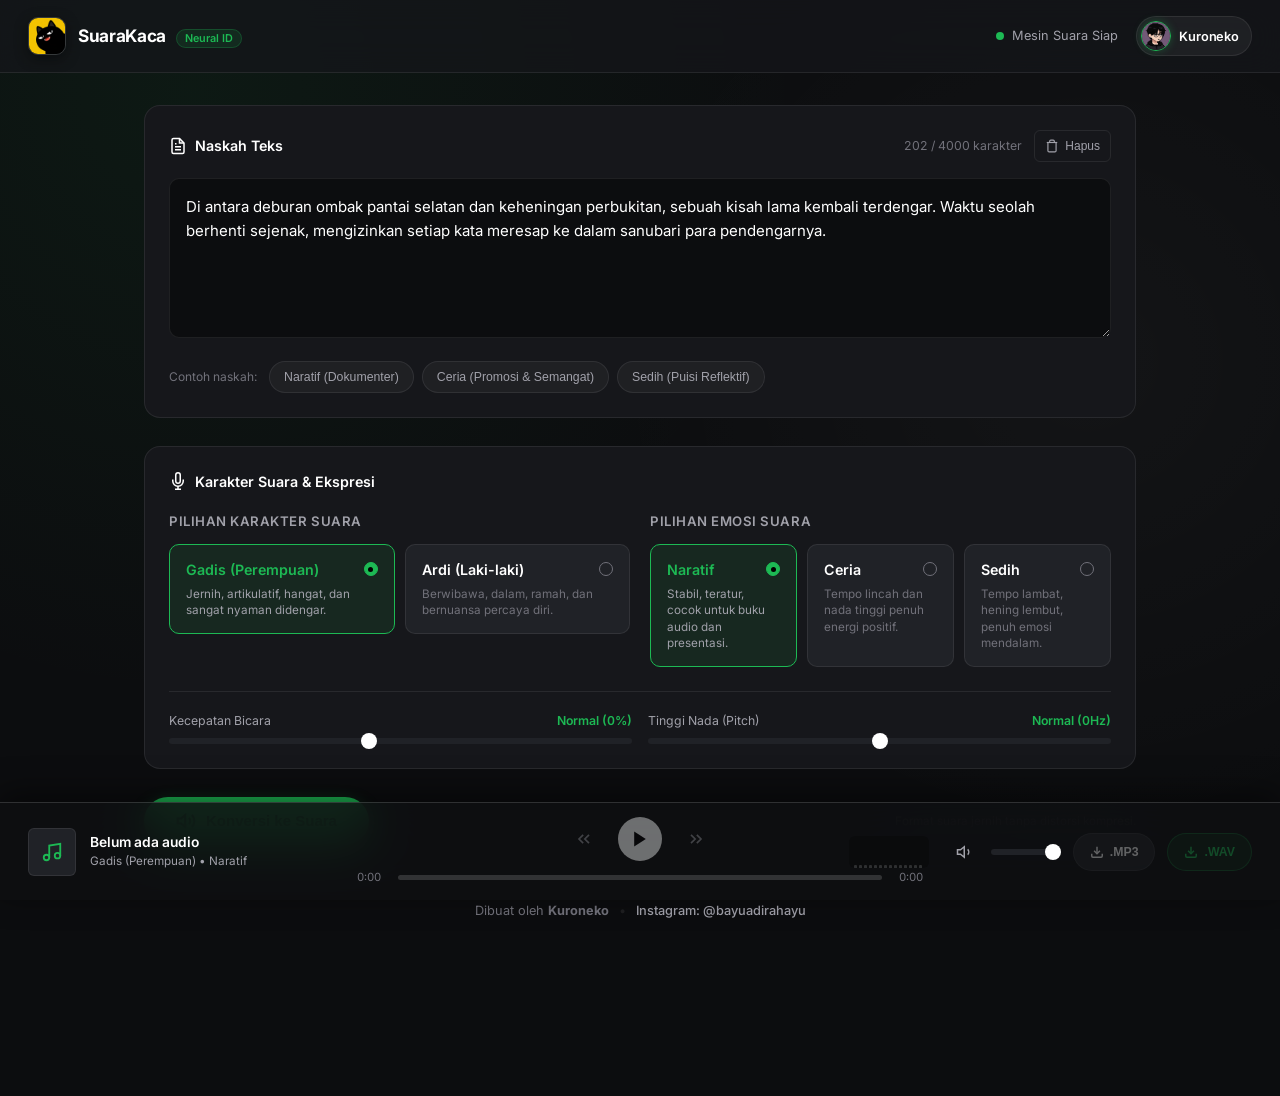
==== public/index.html @ 46cfd09c "feat: initial commit SuaraKaca Spotify Liquid Glass TTS" ====
<!DOCTYPE html>
<html lang="id">

<head>
  <meta charset="UTF-8">
  <meta name="viewport" content="width=device-width, initial-scale=1.0">
  <title>SuaraKaca - Text to Speech Bahasa Indonesia</title>
  <link rel="icon" type="image/png" href="/static/images/icon.png">
  <link rel="apple-touch-icon" href="/static/images/icon.png">
  <link rel="stylesheet" href="/static/css/style.css">
  <link rel="preconnect" href="https://fonts.googleapis.com">
  <link rel="preconnect" href="https://fonts.gstatic.com" crossorigin>
  <link href="https://fonts.googleapis.com/css2?family=Inter:wght@400;500;600;700&display=swap" rel="stylesheet">
</head>

<body>

  <!-- App Header -->
  <header class="app-header">
    <div class="brand-wrapper">
      <img src="/static/images/icon.png" alt="Logo SuaraKaca" class="brand-logo-img">
      <div>
        <span class="brand-title">SuaraKaca</span>
        <span class="brand-badge">Neural ID</span>
      </div>
    </div>

    <div class="header-right">
      <div class="header-status">
        <span class="status-indicator" aria-hidden="true"></span>
        <span class="status-text">Mesin Suara Siap</span>
      </div>

      <!-- Profile Button in Navigation Bar -->
      <button id="profileBtn" class="profile-nav-btn" aria-label="Buka profil pembuat Kuroneko" aria-haspopup="dialog">
        <img src="/static/images/iconprofilesaya.png" alt="Foto Kuroneko" class="nav-avatar">
        <span class="nav-profile-name">Kuroneko</span>
      </button>
    </div>
  </header>

  <!-- Profile Modal Dialog (Liquid Glass) -->
  <div id="profileModal" class="modal-backdrop" role="dialog" aria-modal="true" aria-labelledby="modalProfileTitle"
    style="display: none;">
    <div class="modal-glass-card">
      <button id="closeProfileModal" class="modal-close-btn" aria-label="Tutup jendela profil">
        <svg width="20" height="20" viewBox="0 0 24 24" fill="none" stroke="currentColor" stroke-width="2">
          <line x1="18" y1="6" x2="6" y2="18"></line>
          <line x1="6" y1="6" x2="18" y2="18"></line>
        </svg>
      </button>

      <div class="profile-hero">
        <div class="profile-avatar-wrapper">
          <img src="/static/images/iconprofilesaya.png" alt="Foto Profil Kuroneko" class="profile-avatar-large">
          <span class="profile-online-badge" title="Online" aria-hidden="true"></span>
        </div>
        <h3 id="modalProfileTitle" class="profile-name">Kuroneko</h3>
        <span class="profile-badge">Created by Kuroneko</span>
        <p class="profile-bio">
          Pengembang aplikasi SuaraKaca. Dibuat dengan dedikasi untuk Text to Speech bahasa Indonesia yang jernih.
        </p>
      </div>

      <div class="profile-links">
        <a href="https://instagram.com/bayuadirahayu" target="_blank" rel="noopener noreferrer"
          class="social-link-btn instagram-btn" aria-label="Buka Instagram @bayuadirahayu di tab baru">
          <svg width="18" height="18" viewBox="0 0 24 24" fill="currentColor" aria-hidden="true">
            <path
              d="M12 2.163c3.204 0 3.584.012 4.85.07 3.252.148 4.771 1.691 4.919 4.919.058 1.265.069 1.645.069 4.849 0 3.205-.012 3.584-.069 4.849-.149 3.225-1.664 4.771-4.919 4.919-1.266.058-1.644.07-4.85.07-3.204 0-3.584-.012-4.849-.07-3.26-.149-4.771-1.699-4.919-4.92-.058-1.265-.07-1.644-.07-4.849 0-3.204.013-3.583.07-4.849.149-3.227 1.664-4.771 4.919-4.919 1.266-.057 1.645-.069 4.849-.069zm0-2.163c-3.259 0-3.667.014-4.947.072-4.358.2-6.78 2.618-6.98 6.98-.059 1.281-.073 1.689-.073 4.948 0 3.259.014 3.668.072 4.948.2 4.358 2.618 6.78 6.98 6.98 1.281.058 1.689.072 4.948.072 3.259 0 3.668-.014 4.948-.072 4.354-.2 6.782-2.618 6.979-6.98.059-1.28.073-1.689.073-4.948 0-3.259-.014-3.667-.072-4.947-.196-4.354-2.617-6.78-6.979-6.98-1.281-.059-1.69-.073-4.949-.073zm0 5.838c-3.403 0-6.162 2.759-6.162 6.162s2.759 6.163 6.162 6.163 6.162-2.759 6.162-6.163c0-3.403-2.759-6.162-6.162-6.162zm0 10.162c-2.209 0-4-1.79-4-4 0-2.209 1.791-4 4-4s4 1.791 4 4c0 2.21-1.791 4-4 4zm6.406-11.845c-.796 0-1.441.645-1.441 1.44s.645 1.44 1.441 1.44c.795 0 1.439-.645 1.439-1.44s-.644-1.44-1.439-1.44z" />
          </svg>
          <span>Instagram: @bayuadirahayu</span>
          <svg width="14" height="14" viewBox="0 0 24 24" fill="none" stroke="currentColor" stroke-width="2"
            class="external-icon" aria-hidden="true">
            <path d="M18 13v6a2 2 0 0 1-2 2H5a2 2 0 0 1-2-2V8a2 2 0 0 1 2-2h6"></path>
            <polyline points="15 3 21 3 21 9"></polyline>
            <line x1="10" y1="14" x2="21" y2="3"></line>
          </svg>
        </a>
      </div>
    </div>
  </div>

  <!-- Main Content -->
  <main class="main-container">

    <!-- Error Toast -->
    <div id="errorToast" class="error-toast" role="alert">
      <span id="errorMessage">Terjadi kesalahan pada sistem.</span>
      <button id="errorCloseBtn" class="error-close" aria-label="Tutup pesan kesalahan">
        <svg width="16" height="16" viewBox="0 0 24 24" fill="none" stroke="currentColor" stroke-width="2">
          <line x1="18" y1="6" x2="6" y2="18"></line>
          <line x1="6" y1="6" x2="18" y2="18"></line>
        </svg>
      </button>
    </div>

    <!-- Text Input Panel -->
    <section class="glass-panel editor-section" aria-labelledby="editorHeading">
      <div class="editor-header">
        <h2 id="editorHeading" class="section-label">
          <svg width="18" height="18" viewBox="0 0 24 24" fill="none" stroke="currentColor" stroke-width="2">
            <path d="M14 2H6a2 2 0 0 0-2 2v16a2 2 0 0 0 2 2h12a2 2 0 0 0 2-2V8z"></path>
            <polyline points="14 2 14 8 20 8"></polyline>
            <line x1="16" y1="13" x2="8" y2="13"></line>
            <line x1="16" y1="17" x2="8" y2="17"></line>
            <polyline points="10 9 9 9 8 9"></polyline>
          </svg>
          Naskah Teks
        </h2>
        <div class="editor-actions">
          <span id="charCounter" class="char-counter">0 / 4000 karakter</span>
          <button id="clearTextBtn" class="btn-ghost-sm" aria-label="Bersihkan teks">
            <svg width="14" height="14" viewBox="0 0 24 24" fill="none" stroke="currentColor" stroke-width="2">
              <polyline points="3 6 5 6 21 6"></polyline>
              <path d="M19 6v14a2 2 0 0 1-2 2H7a2 2 0 0 1-2-2V6m3 0V4a2 2 0 0 1 2-2h4a2 2 0 0 1 2 2v2"></path>
            </svg>
            Hapus
          </button>
        </div>
      </div>

      <div class="text-input-wrapper">
        <textarea id="speechText" class="speech-textarea"
          placeholder="Tulis atau tempel teks bahasa Indonesia di sini. Pilih karakter suara dan emosi di bawah, lalu tekan tombol Konversi untuk mendengarkan..."
          maxlength="4000" rows="5"></textarea>
      </div>

      <!-- Quick Preset Examples -->
      <div class="presets-bar">
        <span class="presets-label">Contoh naskah:</span>
        <button type="button" class="chip-btn" data-preset="naratif">
          Naratif (Dokumenter)
        </button>
        <button type="button" class="chip-btn" data-preset="ceria">
          Ceria (Promosi & Semangat)
        </button>
        <button type="button" class="chip-btn" data-preset="sedih">
          Sedih (Puisi Reflektif)
        </button>
      </div>
    </section>

    <!-- Voice & Emotion Configuration -->
    <section class="glass-panel" aria-labelledby="configHeading">
      <h2 id="configHeading" class="section-label" style="margin-bottom: 20px;">
        <svg width="18" height="18" viewBox="0 0 24 24" fill="none" stroke="currentColor" stroke-width="2">
          <path d="M12 1a3 3 0 0 0-3 3v8a3 3 0 0 0 6 0V4a3 3 0 0 0-3-3z"></path>
          <path d="M19 10v2a7 7 0 0 1-14 0v-2"></path>
          <line x1="12" y1="19" x2="12" y2="23"></line>
          <line x1="8" y1="23" x2="16" y2="23"></line>
        </svg>
        Karakter Suara & Ekspresi
      </h2>

      <div class="controls-grid">
        <!-- Voice Choice (Gender) -->
        <div class="control-group">
          <span class="group-title">Pilihan Karakter Suara</span>
          <div class="selector-row" role="radiogroup" aria-label="Pilihan Karakter Suara">
            <!-- Gadis (Female) -->
            <div class="selectable-card active" data-voice="id-ID-GadisNeural" tabindex="0" role="radio"
              aria-checked="true">
              <div class="card-title-row">
                <span class="card-title">Gadis (Perempuan)</span>
                <span class="radio-dot" aria-hidden="true"></span>
              </div>
              <p class="card-desc">Jernih, artikulatif, hangat, dan sangat nyaman didengar.</p>
            </div>
            <!-- Ardi (Male) -->
            <div class="selectable-card" data-voice="id-ID-ArdiNeural" tabindex="0" role="radio" aria-checked="false">
              <div class="card-title-row">
                <span class="card-title">Ardi (Laki-laki)</span>
                <span class="radio-dot" aria-hidden="true"></span>
              </div>
              <p class="card-desc">Berwibawa, dalam, ramah, dan bernuansa percaya diri.</p>
            </div>
          </div>
        </div>

        <!-- Tone / Emotion Choice -->
        <div class="control-group">
          <span class="group-title">Pilihan Emosi Suara</span>
          <div class="selector-row" role="radiogroup" aria-label="Pilihan Emosi Suara">
            <!-- Naratif -->
            <div class="selectable-card active" data-tone="naratif" tabindex="0" role="radio" aria-checked="true">
              <div class="card-title-row">
                <span class="card-title">Naratif</span>
                <span class="radio-dot" aria-hidden="true"></span>
              </div>
              <p class="card-desc">Stabil, teratur, cocok untuk buku audio dan presentasi.</p>
            </div>
            <!-- Ceria -->
            <div class="selectable-card" data-tone="ceria" tabindex="0" role="radio" aria-checked="false">
              <div class="card-title-row">
                <span class="card-title">Ceria</span>
                <span class="radio-dot" aria-hidden="true"></span>
              </div>
              <p class="card-desc">Tempo lincah dan nada tinggi penuh energi positif.</p>
            </div>
            <!-- Sedih -->
            <div class="selectable-card" data-tone="sedih" tabindex="0" role="radio" aria-checked="false">
              <div class="card-title-row">
                <span class="card-title">Sedih</span>
                <span class="radio-dot" aria-hidden="true"></span>
              </div>
              <p class="card-desc">Tempo lambat, hening lembut, penuh emosi mendalam.</p>
            </div>
          </div>
        </div>
      </div>

      <!-- Fine-tune Sliders -->
      <div class="sliders-wrapper"
        style="margin-top: 24px; border-top: 1px solid var(--border-subtle); padding-top: 20px;">
        <div class="slider-item">
          <div class="slider-label-row">
            <label for="rateSlider" class="slider-name">Kecepatan Bicara</label>
            <span id="rateValue" class="slider-value">Normal (0%)</span>
          </div>
          <input type="range" id="rateSlider" min="-30" max="40" value="0" step="5">
        </div>
        <div class="slider-item">
          <div class="slider-label-row">
            <label for="pitchSlider" class="slider-name">Tinggi Nada (Pitch)</label>
            <span id="pitchValue" class="slider-value">Normal (0Hz)</span>
          </div>
          <input type="range" id="pitchSlider" min="-20" max="20" value="0" step="2">
        </div>
      </div>
    </section>

    <!-- Generate Action -->
    <div class="action-bar">
      <button id="generateBtn" class="btn-primary-generate" type="button">
        <svg id="generateIcon" width="20" height="20" viewBox="0 0 24 24" fill="none" stroke="currentColor"
          stroke-width="2.5">
          <polygon points="11 5 6 9 2 9 2 15 6 15 11 19 11 5"></polygon>
          <path d="M15.54 8.46a5 5 0 0 1 0 7.07"></path>
          <path d="M19.07 4.93a10 10 0 0 1 0 14.14"></path>
        </svg>
        <svg id="loadingSpinner" class="loading-circle" width="20" height="20" viewBox="0 0 24 24" fill="none"
          style="display: none;" aria-hidden="true">
          <circle cx="12" cy="12" r="9.5" stroke="currentColor" stroke-width="3" opacity="0.25"></circle>
          <path d="M12 2.5a9.5 9.5 0 0 1 9.5 9.5" stroke="currentColor" stroke-width="3" stroke-linecap="round"></path>
        </svg>
        <span id="generateBtnText">Konversi ke Suara</span>
      </button>
      <span class="card-desc">Format suara jernih tanpa distorsi kompresi.</span>
    </div>

    <!-- Creator Credits Footer -->
    <div class="app-credit-footer">
      <span>Dibuat oleh <strong>Kuroneko</strong></span>
      <span class="credit-divider">•</span>
      <a href="https://instagram.com/bayuadirahayu" target="_blank" rel="noopener noreferrer" class="credit-link">
        Instagram: @bayuadirahayu
      </a>
    </div>

  </main>

  <!-- Sticky Spotify Bottom Player Dock (Liquid Glass) -->
  <footer class="spotify-dock" id="playerDock" aria-label="Pemutar Suara Preview">
    <!-- Left: Track Metadata -->
    <div class="dock-track-info">
      <div class="track-avatar" id="playerAvatar" aria-hidden="true">
        <svg width="22" height="22" viewBox="0 0 24 24" fill="none" stroke="currentColor" stroke-width="2">
          <path d="M9 18V5l12-2v13"></path>
          <circle cx="6" cy="18" r="3"></circle>
          <circle cx="18" cy="16" r="3"></circle>
        </svg>
      </div>
      <div class="track-meta">
        <span class="track-title" id="playerTitle">Belum ada audio</span>
        <span class="track-subtitle" id="playerSubtitle">Gadis (Perempuan) • Naratif</span>
      </div>
    </div>

    <!-- Center: Playback Controls & Scrubber -->
    <div class="dock-playback">
      <div class="playback-buttons">
        <button id="rewindBtn" class="btn-ctrl" aria-label="Mundur 5 detik" disabled>
          <svg width="20" height="20" viewBox="0 0 24 24" fill="none" stroke="currentColor" stroke-width="2">
            <polyline points="11 17 6 12 11 7"></polyline>
            <polyline points="18 17 13 12 18 7"></polyline>
          </svg>
        </button>

        <button id="playPauseBtn" class="btn-play-pause" aria-label="Putar audio" disabled>
          <svg id="playIcon" width="20" height="20" viewBox="0 0 24 24" fill="currentColor">
            <polygon points="5 3 19 12 5 21 5 3"></polygon>
          </svg>
          <svg id="pauseIcon" width="20" height="20" viewBox="0 0 24 24" fill="currentColor" style="display: none;">
            <rect x="6" y="4" width="4" height="16"></rect>
            <rect x="14" y="4" width="4" height="16"></rect>
          </svg>
        </button>

        <button id="forwardBtn" class="btn-ctrl" aria-label="Maju 5 detik" disabled>
          <svg width="20" height="20" viewBox="0 0 24 24" fill="none" stroke="currentColor" stroke-width="2">
            <polyline points="13 17 18 12 13 7"></polyline>
            <polyline points="6 17 11 12 6 7"></polyline>
          </svg>
        </button>
      </div>

      <div class="scrubber-row">
        <span id="currentTime" class="time-text">0:00</span>
        <div id="progressTrack" class="progress-track" role="slider" aria-label="Progres pemutaran" aria-valuemin="0"
          aria-valuemax="100" aria-valuenow="0" tabindex="0">
          <div id="progressFill" class="progress-fill">
            <div class="progress-handle"></div>
          </div>
        </div>
        <span id="durationTime" class="time-text">0:00</span>
      </div>
    </div>

    <!-- Right: Visualizer Spectrum & Dual Downloads -->
    <div class="dock-actions">
      <canvas id="visualizerCanvas" class="visualizer-canvas" width="80" height="32" aria-hidden="true"></canvas>

      <div class="volume-group">
        <button id="muteBtn" class="btn-ctrl" aria-label="Bisukan suara">
          <svg id="volumeIcon" width="18" height="18" viewBox="0 0 24 24" fill="none" stroke="currentColor"
            stroke-width="2">
            <polygon points="11 5 6 9 2 9 2 15 6 15 11 19 11 5"></polygon>
            <path d="M15.54 8.46a5 5 0 0 1 0 7.07"></path>
          </svg>
        </button>
        <input type="range" id="volumeSlider" class="volume-slider" min="0" max="1" step="0.05" value="1"
          aria-label="Pengatur volume">
      </div>

      <button id="downloadMp3Btn" class="btn-download" aria-label="Unduh format MP3" disabled>
        <svg width="14" height="14" viewBox="0 0 24 24" fill="none" stroke="currentColor" stroke-width="2.5">
          <path d="M21 15v4a2 2 0 0 1-2 2H5a2 2 0 0 1-2-2v-4"></path>
          <polyline points="7 10 12 15 17 10"></polyline>
          <line x1="12" y1="15" x2="12" y2="3"></line>
        </svg>
        .MP3
      </button>

      <button id="downloadWavBtn" class="btn-download btn-download-wav" aria-label="Unduh format WAV" disabled>
        <svg width="14" height="14" viewBox="0 0 24 24" fill="none" stroke="currentColor" stroke-width="2.5">
          <path d="M21 15v4a2 2 0 0 1-2 2H5a2 2 0 0 1-2-2v-4"></path>
          <polyline points="7 10 12 15 17 10"></polyline>
          <line x1="12" y1="15" x2="12" y2="3"></line>
        </svg>
        .WAV
      </button>
    </div>
  </footer>

  <!-- Scripts -->
  <script src="/static/js/wav_encoder.js"></script>
  <script src="/static/js/app.js"></script>
</body>

</html>
---- static/css/style.css ----
/* ==========================================================================
   SuaraKaca - Spotify Liquid Glass Theme
   Designed following Antislop UI & Accessibility standards (WCAG AAA)
   ========================================================================== */

:root {
  /* Color Palette (R-29: 2-3 Core + 1 Accent) */
  --bg-base: #0c0d0f;
  --bg-surface: #16171b;
  --bg-surface-elevated: #202227;
  --bg-glass: rgba(22, 23, 27, 0.72);
  --bg-glass-heavy: rgba(14, 15, 18, 0.88);
  
  --border-subtle: rgba(255, 255, 255, 0.08);
  --border-glass: rgba(255, 255, 255, 0.14);
  --border-focus: #1db954;

  --text-primary: #ffffff;
  --text-secondary: #a1a1aa;
  --text-muted: #71717a;

  --spotify-green: #1db954;
  --spotify-green-hover: #1ed760;
  --spotify-green-active: #169c46;
  --spotify-green-glow: rgba(29, 185, 84, 0.28);

  --danger-bg: rgba(239, 68, 68, 0.15);
  --danger-border: rgba(239, 68, 68, 0.4);
  --danger-text: #fca5a5;

  /* Typography */
  --font-sans: 'Inter', -apple-system, BlinkMacSystemFont, 'Segoe UI', Roboto, Helvetica, Arial, sans-serif;
  
  /* Radii (R-11: Varied and deliberate) */
  --radius-sm: 6px;
  --radius-md: 10px;
  --radius-lg: 16px;
  --radius-full: 9999px;

  /* Transitions */
  --transition-fast: 140ms ease;
  --transition-normal: 220ms cubic-bezier(0.16, 1, 0.3, 1);
}

/* Base Reset */
*, *::before, *::after {
  box-sizing: border-box;
  margin: 0;
  padding: 0;
}

html, body {
  min-height: 100%;
  background-color: var(--bg-base);
  color: var(--text-primary);
  font-family: var(--font-sans);
  font-size: 15px;
  line-height: 1.5;
  -webkit-font-smoothing: antialiased;
  -moz-osx-font-smoothing: grayscale;
}

body {
  display: flex;
  flex-direction: column;
  padding-bottom: 120px; /* Space for sticky Spotify player dock */
  overflow-x: hidden;
  background-image: 
    radial-gradient(circle at 15% 10%, rgba(29, 185, 84, 0.07) 0%, transparent 45%),
    radial-gradient(circle at 85% 40%, rgba(255, 255, 255, 0.03) 0%, transparent 40%);
  background-attachment: fixed;
}

/* Accessibility: Visible Focus (R-32) */
:focus-visible {
  outline: 2px solid var(--border-focus);
  outline-offset: 2px;
}

/* App Header */
.app-header {
  position: sticky;
  top: 0;
  z-index: 40;
  display: flex;
  align-items: center;
  justify-content: space-between;
  padding: 16px 28px;
  background: var(--bg-glass);
  backdrop-filter: blur(16px);
  -webkit-backdrop-filter: blur(16px);
  border-bottom: 1px solid var(--border-subtle);
}

.brand-wrapper {
  display: flex;
  align-items: center;
  gap: 12px;
}

.brand-logo-img {
  width: 38px;
  height: 38px;
  border-radius: var(--radius-md);
  object-fit: cover;
  border: 1px solid rgba(255, 255, 255, 0.15);
  box-shadow: 0 4px 14px rgba(0, 0, 0, 0.4);
}

.brand-icon {
  width: 34px;
  height: 34px;
  border-radius: var(--radius-md);
  background: linear-gradient(135deg, #1db954, #12632e);
  display: flex;
  align-items: center;
  justify-content: center;
  color: #000;
  box-shadow: 0 4px 12px rgba(29, 185, 84, 0.25);
}

.brand-title {
  font-size: 1.15rem;
  font-weight: 700;
  letter-spacing: -0.02em;
  color: var(--text-primary);
}

.brand-badge {
  font-size: 0.72rem;
  font-weight: 600;
  color: var(--spotify-green);
  background: rgba(29, 185, 84, 0.12);
  padding: 2px 8px;
  border-radius: var(--radius-full);
  border: 1px solid rgba(29, 185, 84, 0.25);
  margin-left: 6px;
}

.header-right {
  display: flex;
  align-items: center;
  gap: 18px;
}

.header-status {
  font-size: 0.85rem;
  color: var(--text-secondary);
  display: flex;
  align-items: center;
  gap: 8px;
}

@media (max-width: 600px) {
  .header-status .status-text {
    display: none;
  }
}

.status-indicator {
  width: 8px;
  height: 8px;
  border-radius: 50%;
  background: var(--spotify-green);
}

/* Profile Navigation Button */
.profile-nav-btn {
  display: inline-flex;
  align-items: center;
  gap: 8px;
  background: rgba(255, 255, 255, 0.05);
  border: 1px solid var(--border-subtle);
  border-radius: var(--radius-full);
  padding: 4px 12px 4px 4px;
  cursor: pointer;
  color: var(--text-primary);
  font-family: inherit;
  font-size: 0.85rem;
  font-weight: 600;
  transition: all var(--transition-fast);
  min-height: 40px;
}

.profile-nav-btn:hover {
  background: rgba(255, 255, 255, 0.1);
  border-color: rgba(255, 255, 255, 0.25);
  transform: translateY(-1px);
}

.nav-avatar {
  width: 30px;
  height: 30px;
  border-radius: 50%;
  object-fit: cover;
  border: 1.5px solid var(--spotify-green);
  box-shadow: 0 0 8px rgba(29, 185, 84, 0.3);
}

.nav-profile-name {
  letter-spacing: -0.01em;
}

/* Profile Modal (Liquid Glass) */
.modal-backdrop {
  position: fixed;
  inset: 0;
  z-index: 100;
  background: rgba(0, 0, 0, 0.75);
  backdrop-filter: blur(12px);
  -webkit-backdrop-filter: blur(12px);
  display: flex;
  align-items: center;
  justify-content: center;
  padding: 20px;
  opacity: 0;
  pointer-events: none;
  transition: opacity var(--transition-normal);
}

.modal-backdrop.open {
  opacity: 1;
  pointer-events: auto;
}

.modal-glass-card {
  position: relative;
  width: 100%;
  max-width: 440px;
  background: rgba(22, 23, 27, 0.92);
  border: 1px solid var(--border-glass);
  border-radius: var(--radius-lg);
  padding: 36px 28px 30px 28px;
  box-shadow: 0 24px 60px rgba(0, 0, 0, 0.7);
  display: flex;
  flex-direction: column;
  gap: 20px;
  transform: scale(0.94);
  transition: transform var(--transition-normal);
}

.modal-backdrop.open .modal-glass-card {
  transform: scale(1);
}

.modal-close-btn {
  position: absolute;
  top: 14px;
  right: 14px;
  background: transparent;
  border: none;
  color: var(--text-muted);
  cursor: pointer;
  padding: 8px;
  border-radius: 50%;
  display: flex;
  align-items: center;
  justify-content: center;
  transition: all var(--transition-fast);
}

.modal-close-btn:hover {
  color: var(--text-primary);
  background: rgba(255, 255, 255, 0.08);
}

.profile-hero {
  display: flex;
  flex-direction: column;
  align-items: center;
  text-align: center;
  gap: 10px;
}

.profile-avatar-wrapper {
  position: relative;
  width: 88px;
  height: 88px;
  margin-bottom: 4px;
}

.profile-avatar-large {
  width: 100%;
  height: 100%;
  border-radius: 50%;
  object-fit: cover;
  border: 2px solid var(--spotify-green);
  box-shadow: 0 0 24px var(--spotify-green-glow);
}

.profile-online-badge {
  position: absolute;
  bottom: 2px;
  right: 2px;
  width: 16px;
  height: 16px;
  background: var(--spotify-green);
  border: 3px solid #16171b;
  border-radius: 50%;
}

.profile-name {
  font-size: 1.35rem;
  font-weight: 700;
  letter-spacing: -0.02em;
  color: var(--text-primary);
}

.profile-badge {
  font-size: 0.78rem;
  font-weight: 600;
  color: var(--spotify-green);
  background: rgba(29, 185, 84, 0.12);
  border: 1px solid rgba(29, 185, 84, 0.28);
  padding: 3px 14px;
  border-radius: var(--radius-full);
}

.profile-bio {
  font-size: 0.88rem;
  color: var(--text-secondary);
  line-height: 1.55;
  margin-top: 4px;
}

.profile-links {
  display: flex;
  flex-direction: column;
  gap: 10px;
  width: 100%;
}

.social-link-btn {
  display: flex;
  align-items: center;
  justify-content: center;
  gap: 10px;
  width: 100%;
  padding: 12px 20px;
  border-radius: var(--radius-full);
  font-size: 0.92rem;
  font-weight: 600;
  text-decoration: none;
  transition: all var(--transition-fast);
  min-height: 44px;
}

.instagram-btn {
  background: linear-gradient(135deg, rgba(225, 48, 108, 0.15), rgba(131, 58, 180, 0.15));
  border: 1px solid rgba(225, 48, 108, 0.35);
  color: #ff8ab1;
}

.instagram-btn:hover {
  background: linear-gradient(135deg, rgba(225, 48, 108, 0.25), rgba(131, 58, 180, 0.25));
  border-color: #ff8ab1;
  color: #ffffff;
  transform: translateY(-1px);
  box-shadow: 0 4px 16px rgba(225, 48, 108, 0.25);
}

.external-icon {
  opacity: 0.7;
}

/* Creator Credits Footer */
.app-credit-footer {
  margin-top: 28px;
  display: flex;
  align-items: center;
  justify-content: center;
  gap: 10px;
  font-size: 0.85rem;
  color: var(--text-muted);
  padding-bottom: 24px;
  flex-wrap: wrap;
}

.credit-divider {
  color: var(--border-subtle);
}

.credit-link {
  color: var(--text-secondary);
  text-decoration: none;
  font-weight: 500;
  transition: color var(--transition-fast);
}

.credit-link:hover {
  color: var(--spotify-green);
}

/* Main Layout */
.main-container {
  width: 100%;
  max-width: 1040px;
  margin: 0 auto;
  padding: 32px 24px;
  display: flex;
  flex-direction: column;
  gap: 28px;
}

/* Glass Card Container */
.glass-panel {
  background: var(--bg-surface);
  border: 1px solid var(--border-subtle);
  border-radius: var(--radius-lg);
  padding: 24px;
  transition: border-color var(--transition-normal);
}

.glass-panel:focus-within {
  border-color: rgba(255, 255, 255, 0.18);
}

/* Editor Section */
.editor-section {
  display: flex;
  flex-direction: column;
  gap: 16px;
}

.editor-header {
  display: flex;
  align-items: center;
  justify-content: space-between;
}

.section-label {
  font-size: 0.95rem;
  font-weight: 600;
  color: var(--text-primary);
  display: flex;
  align-items: center;
  gap: 8px;
}

.editor-actions {
  display: flex;
  align-items: center;
  gap: 12px;
}

.char-counter {
  font-size: 0.82rem;
  color: var(--text-muted);
}

.btn-ghost-sm {
  background: transparent;
  border: 1px solid var(--border-subtle);
  color: var(--text-secondary);
  border-radius: var(--radius-sm);
  padding: 5px 10px;
  font-size: 0.8rem;
  font-weight: 500;
  cursor: pointer;
  display: inline-flex;
  align-items: center;
  gap: 6px;
  min-height: 32px;
  transition: all var(--transition-fast);
}

.btn-ghost-sm:hover:not(:disabled) {
  color: var(--text-primary);
  background: rgba(255, 255, 255, 0.05);
  border-color: rgba(255, 255, 255, 0.2);
}

.btn-ghost-sm:disabled {
  opacity: 0.4;
  cursor: not-allowed;
}

/* Textarea with Custom Scrollbar */
.text-input-wrapper {
  position: relative;
  width: 100%;
}

.speech-textarea {
  width: 100%;
  min-height: 160px;
  padding: 16px;
  background: var(--bg-base);
  border: 1px solid var(--border-subtle);
  border-radius: var(--radius-md);
  color: var(--text-primary);
  font-family: inherit;
  font-size: 1rem;
  line-height: 1.6;
  resize: vertical;
  transition: border-color var(--transition-fast), box-shadow var(--transition-fast);
}

.speech-textarea::placeholder {
  color: var(--text-muted);
}

.speech-textarea:focus {
  outline: none;
  border-color: var(--spotify-green);
  box-shadow: 0 0 0 1px var(--spotify-green);
}

/* Preset Chips */
.presets-bar {
  display: flex;
  align-items: center;
  flex-wrap: wrap;
  gap: 8px;
}

.presets-label {
  font-size: 0.8rem;
  color: var(--text-muted);
  margin-right: 4px;
}

.chip-btn {
  background: rgba(255, 255, 255, 0.04);
  border: 1px solid var(--border-subtle);
  color: var(--text-secondary);
  border-radius: var(--radius-full);
  padding: 6px 14px;
  font-size: 0.82rem;
  cursor: pointer;
  transition: all var(--transition-fast);
  min-height: 32px;
}

.chip-btn:hover {
  background: rgba(255, 255, 255, 0.08);
  color: var(--text-primary);
  border-color: rgba(255, 255, 255, 0.2);
}

/* Control Matrix (Voice & Emotion) */
.controls-grid {
  display: grid;
  grid-template-columns: repeat(2, 1fr);
  gap: 20px;
}

@media (max-width: 768px) {
  .controls-grid {
    grid-template-columns: 1fr;
  }
}

.control-group {
  display: flex;
  flex-direction: column;
  gap: 12px;
}

.group-title {
  font-size: 0.88rem;
  font-weight: 600;
  color: var(--text-secondary);
  text-transform: uppercase;
  letter-spacing: 0.04em;
}

/* Selection Cards */
.selector-row {
  display: grid;
  grid-template-columns: repeat(auto-fit, minmax(130px, 1fr));
  gap: 10px;
}

.selectable-card {
  position: relative;
  background: var(--bg-surface-elevated);
  border: 1px solid var(--border-subtle);
  border-radius: var(--radius-md);
  padding: 14px 16px;
  cursor: pointer;
  display: flex;
  flex-direction: column;
  gap: 6px;
  transition: all var(--transition-fast);
  user-select: none;
  min-height: 44px; /* Minimum accessible tap target R-03 */
}

.selectable-card:hover {
  background: rgba(255, 255, 255, 0.06);
  border-color: rgba(255, 255, 255, 0.2);
}

.selectable-card.active {
  background: rgba(29, 185, 84, 0.1);
  border-color: var(--spotify-green);
}

.card-title-row {
  display: flex;
  align-items: center;
  justify-content: space-between;
}

.card-title {
  font-size: 0.95rem;
  font-weight: 600;
  color: var(--text-primary);
}

.selectable-card.active .card-title {
  color: var(--spotify-green);
}

.card-desc {
  font-size: 0.78rem;
  color: var(--text-muted);
  line-height: 1.4;
}

.selectable-card.active .card-desc {
  color: var(--text-secondary);
}

.radio-dot {
  width: 14px;
  height: 14px;
  border-radius: 50%;
  border: 1.5px solid var(--text-muted);
  display: flex;
  align-items: center;
  justify-content: center;
  transition: all var(--transition-fast);
}

.selectable-card.active .radio-dot {
  border-color: var(--spotify-green);
  background: var(--spotify-green);
}

.selectable-card.active .radio-dot::after {
  content: '';
  width: 5px;
  height: 5px;
  border-radius: 50%;
  background: #000;
}

/* Fine-tune Sliders */
.sliders-wrapper {
  display: grid;
  grid-template-columns: 1fr 1fr;
  gap: 16px;
  padding-top: 10px;
}

@media (max-width: 600px) {
  .sliders-wrapper {
    grid-template-columns: 1fr;
  }
}

.slider-item {
  display: flex;
  flex-direction: column;
  gap: 8px;
}

.slider-label-row {
  display: flex;
  justify-content: space-between;
  align-items: center;
  font-size: 0.82rem;
}

.slider-name {
  color: var(--text-secondary);
}

.slider-value {
  color: var(--spotify-green);
  font-weight: 600;
  font-variant-numeric: tabular-nums;
}

/* Custom Range Input */
input[type="range"] {
  -webkit-appearance: none;
  appearance: none;
  width: 100%;
  height: 6px;
  background: var(--bg-surface-elevated);
  border-radius: var(--radius-full);
  outline: none;
  cursor: pointer;
}

input[type="range"]::-webkit-slider-thumb {
  -webkit-appearance: none;
  appearance: none;
  width: 16px;
  height: 16px;
  border-radius: 50%;
  background: var(--text-primary);
  cursor: pointer;
  transition: transform var(--transition-fast), background-color var(--transition-fast);
}

input[type="range"]:hover::-webkit-slider-thumb {
  background: var(--spotify-green);
  transform: scale(1.15);
}

/* Primary Generation Action Bar */
.action-bar {
  display: flex;
  align-items: center;
  justify-content: space-between;
  gap: 16px;
  flex-wrap: wrap;
}

.btn-primary-generate {
  background: var(--spotify-green);
  color: #000000;
  border: none;
  border-radius: var(--radius-full);
  padding: 14px 32px;
  font-size: 1rem;
  font-weight: 700;
  cursor: pointer;
  display: inline-flex;
  align-items: center;
  justify-content: center;
  gap: 10px;
  min-height: 48px;
  transition: transform var(--transition-fast), background-color var(--transition-fast), box-shadow var(--transition-fast);
  box-shadow: 0 4px 16px var(--spotify-green-glow);
}

.btn-primary-generate:hover:not(:disabled) {
  background: var(--spotify-green-hover);
  transform: scale(1.02);
  box-shadow: 0 6px 20px rgba(29, 185, 84, 0.4);
}

.btn-primary-generate:active:not(:disabled) {
  background: var(--spotify-green-active);
  transform: scale(0.98);
}

.btn-primary-generate:disabled {
  opacity: 0.55;
  cursor: not-allowed;
  transform: none;
  box-shadow: none;
}

/* Error Banner */
.error-toast {
  display: none;
  background: var(--danger-bg);
  border: 1px solid var(--danger-border);
  color: var(--danger-text);
  padding: 12px 16px;
  border-radius: var(--radius-md);
  font-size: 0.88rem;
  align-items: center;
  justify-content: space-between;
  gap: 12px;
}

.error-toast.visible {
  display: flex;
}

.error-close {
  background: transparent;
  border: none;
  color: var(--danger-text);
  cursor: pointer;
  padding: 4px;
}

/* ==========================================================================
   Spotify Sticky Player Dock (Liquid Glass Bottom Bar)
   ========================================================================== */
.spotify-dock {
  position: fixed;
  bottom: 0;
  left: 0;
  right: 0;
  z-index: 50;
  background: var(--bg-glass-heavy);
  backdrop-filter: blur(24px);
  -webkit-backdrop-filter: blur(24px);
  border-top: 1px solid var(--border-glass);
  padding: 14px 28px;
  box-shadow: 0 -8px 32px rgba(0, 0, 0, 0.5);
  display: grid;
  grid-template-columns: 280px 1fr 280px;
  align-items: center;
  gap: 24px;
}

@media (max-width: 900px) {
  .spotify-dock {
    grid-template-columns: 1fr;
    padding: 12px 18px;
    gap: 12px;
  }
}

/* Left: Track Information & Waveform */
.dock-track-info {
  display: flex;
  align-items: center;
  gap: 14px;
  min-width: 0;
}

.track-avatar {
  width: 48px;
  height: 48px;
  border-radius: var(--radius-sm);
  background: var(--bg-surface-elevated);
  border: 1px solid var(--border-subtle);
  display: flex;
  align-items: center;
  justify-content: center;
  color: var(--spotify-green);
  flex-shrink: 0;
}

.track-avatar.playing {
  background: linear-gradient(135deg, rgba(29, 185, 84, 0.2), rgba(0,0,0,0.5));
  border-color: rgba(29, 185, 84, 0.4);
}

.track-meta {
  display: flex;
  flex-direction: column;
  overflow: hidden;
  min-width: 0;
}

.track-title {
  font-size: 0.92rem;
  font-weight: 600;
  color: var(--text-primary);
  white-space: nowrap;
  overflow: hidden;
  text-overflow: ellipsis;
}

.track-subtitle {
  font-size: 0.78rem;
  color: var(--text-secondary);
  white-space: nowrap;
  overflow: hidden;
  text-overflow: ellipsis;
}

/* Center: Playback Controls & Progress Scrubber */
.dock-playback {
  display: flex;
  flex-direction: column;
  align-items: center;
  gap: 8px;
  width: 100%;
  max-width: 580px;
  margin: 0 auto;
}

.playback-buttons {
  display: flex;
  align-items: center;
  gap: 16px;
}

.btn-ctrl {
  background: transparent;
  border: none;
  color: var(--text-secondary);
  cursor: pointer;
  display: flex;
  align-items: center;
  justify-content: center;
  border-radius: 50%;
  padding: 8px;
  transition: color var(--transition-fast), transform var(--transition-fast);
  min-width: 36px;
  min-height: 36px;
}

.btn-ctrl:hover:not(:disabled) {
  color: var(--text-primary);
  transform: scale(1.1);
}

.btn-ctrl:disabled {
  opacity: 0.35;
  cursor: not-allowed;
}

.btn-play-pause {
  width: 44px;
  height: 44px;
  border-radius: 50%;
  background: var(--text-primary);
  color: #000000;
  border: none;
  display: flex;
  align-items: center;
  justify-content: center;
  cursor: pointer;
  transition: transform var(--transition-fast), background-color var(--transition-fast), box-shadow var(--transition-fast);
}

.btn-play-pause:hover:not(:disabled) {
  transform: scale(1.08);
  background: var(--spotify-green);
  box-shadow: 0 0 16px var(--spotify-green-glow);
}

.btn-play-pause:disabled {
  opacity: 0.4;
  cursor: not-allowed;
  transform: none;
}

/* Time Scrubber Row */
.scrubber-row {
  display: flex;
  align-items: center;
  gap: 10px;
  width: 100%;
}

.time-text {
  font-size: 0.75rem;
  color: var(--text-muted);
  font-variant-numeric: tabular-nums;
  min-width: 38px;
  text-align: center;
}

.progress-track {
  position: relative;
  flex: 1;
  height: 5px;
  background: rgba(255, 255, 255, 0.15);
  border-radius: var(--radius-full);
  cursor: pointer;
}

.progress-fill {
  position: absolute;
  top: 0;
  left: 0;
  height: 100%;
  width: 0%;
  background: var(--text-primary);
  border-radius: var(--radius-full);
  transition: background-color var(--transition-fast);
}

.progress-track:hover .progress-fill {
  background: var(--spotify-green);
}

.progress-handle {
  position: absolute;
  top: 50%;
  right: -5px;
  transform: translateY(-50%) scale(0);
  width: 12px;
  height: 12px;
  border-radius: 50%;
  background: var(--text-primary);
  box-shadow: 0 2px 4px rgba(0,0,0,0.4);
  transition: transform var(--transition-fast);
}

.progress-track:hover .progress-handle {
  transform: translateY(-50%) scale(1);
}

/* Right: Visualizer & Dual Download Actions */
.dock-actions {
  display: flex;
  align-items: center;
  justify-content: flex-end;
  gap: 12px;
}

@media (max-width: 900px) {
  .dock-actions {
    justify-content: center;
    width: 100%;
  }
}

.visualizer-canvas {
  width: 80px;
  height: 32px;
  border-radius: var(--radius-sm);
  background: rgba(0, 0, 0, 0.25);
}

.btn-download {
  background: var(--bg-surface-elevated);
  border: 1px solid var(--border-subtle);
  color: var(--text-primary);
  border-radius: var(--radius-full);
  padding: 8px 16px;
  font-size: 0.82rem;
  font-weight: 600;
  cursor: pointer;
  display: inline-flex;
  align-items: center;
  gap: 6px;
  min-height: 38px;
  transition: all var(--transition-fast);
  text-decoration: none;
}

.btn-download:hover:not(:disabled) {
  background: rgba(255, 255, 255, 0.1);
  border-color: rgba(255, 255, 255, 0.3);
  transform: translateY(-1px);
}

.btn-download:disabled {
  opacity: 0.35;
  cursor: not-allowed;
  transform: none;
}

.btn-download.btn-download-wav {
  background: rgba(29, 185, 84, 0.12);
  border-color: rgba(29, 185, 84, 0.35);
  color: var(--spotify-green);
}

.btn-download.btn-download-wav:hover:not(:disabled) {
  background: rgba(29, 185, 84, 0.2);
  border-color: var(--spotify-green);
  color: #ffffff;
}

/* Volume Control */
.volume-group {
  display: flex;
  align-items: center;
  gap: 8px;
  margin-left: 6px;
}

.volume-slider {
  width: 70px !important;
}

/* Circular Loading Spinner */
.loading-circle {
  animation: spin-loading-circle 0.8s linear infinite;
  flex-shrink: 0;
}

@keyframes spin-loading-circle {
  0% {
    transform: rotate(0deg);
  }
  100% {
    transform: rotate(360deg);
  }
}

.spin-icon {
  animation: spin 0.9s linear infinite;
}

@keyframes spin {
  100% {
    transform: rotate(360deg);
  }
}
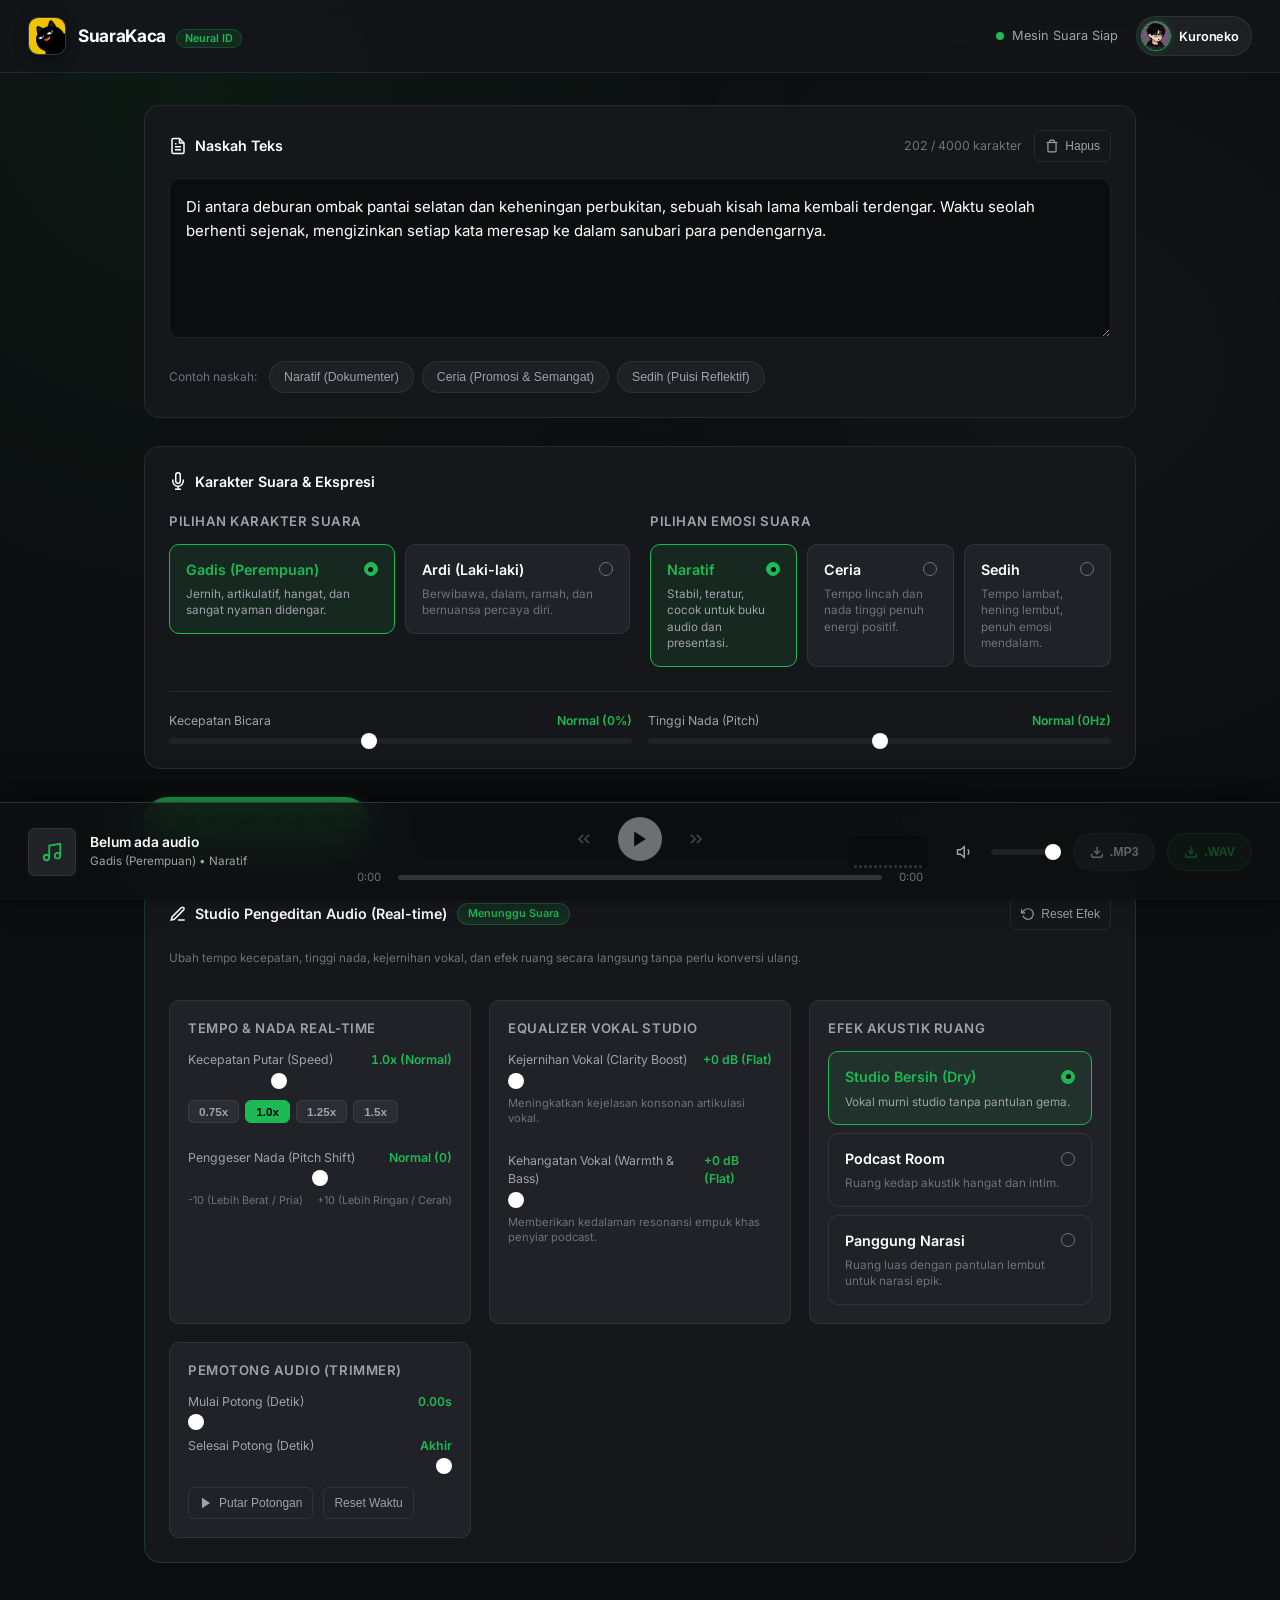
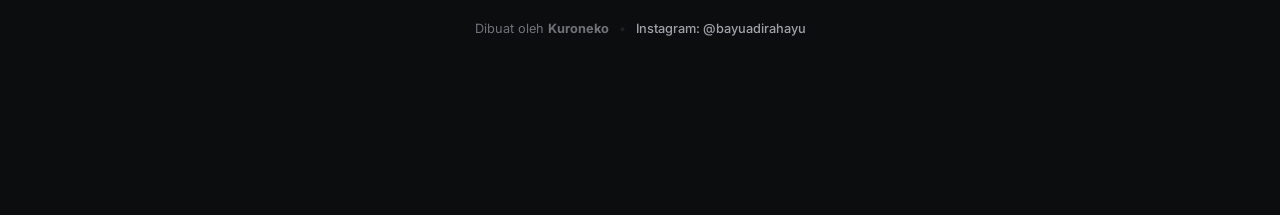
==== commit 5a8b3f27: "feat: add real-time audio studio editor with live pitch/tempo review, vocal EQ, reverb, and trimmer" ====
--- a/public/index.html
+++ b/public/index.html
@@ -249,6 +249,149 @@
       <span class="card-desc">Format suara jernih tanpa distorsi kompresi.</span>
     </div>
 
+    <!-- Studio Audio Editor Section (Active after Conversion) -->
+    <section class="glass-panel studio-editor-panel" id="studioEditorPanel" aria-labelledby="studioEditorHeading">
+      <div class="editor-header">
+        <div style="display: flex; align-items: center; gap: 10px;">
+          <h2 id="studioEditorHeading" class="section-label">
+            <svg width="18" height="18" viewBox="0 0 24 24" fill="none" stroke="currentColor" stroke-width="2">
+              <path d="M12 20h9"></path>
+              <path d="M16.5 3.5a2.121 2.121 0 0 1 3 3L7 19l-4 1 1-4L16.5 3.5z"></path>
+            </svg>
+            Studio Pengeditan Audio (Real-time)
+          </h2>
+          <span class="studio-status-pill" id="studioStatusPill">Menunggu Suara</span>
+        </div>
+        <button id="resetAudioEffectsBtn" class="btn-ghost-sm" type="button" aria-label="Reset semua efek ke normal">
+          <svg width="14" height="14" viewBox="0 0 24 24" fill="none" stroke="currentColor" stroke-width="2">
+            <polyline points="1 4 1 10 7 10"></polyline>
+            <path d="M3.51 15a9 9 0 1 0 2.13-9.36L1 10"></path>
+          </svg>
+          Reset Efek
+        </button>
+      </div>
+
+      <p class="card-desc" style="margin-top: 4px; margin-bottom: 18px;">
+        Ubah tempo kecepatan, tinggi nada, kejernihan vokal, dan efek ruang secara langsung tanpa perlu konversi ulang.
+      </p>
+
+      <div class="studio-grid">
+        <!-- Tempo & Pitch Real-time -->
+        <div class="studio-box">
+          <span class="group-title">Tempo & Nada Real-time</span>
+          
+          <div class="slider-item">
+            <div class="slider-label-row">
+              <label for="liveSpeedSlider" class="slider-name">Kecepatan Putar (Speed)</label>
+              <span id="liveSpeedValue" class="slider-value">1.0x (Normal)</span>
+            </div>
+            <input type="range" id="liveSpeedSlider" min="0.5" max="2.0" step="0.05" value="1.0">
+            <div class="quick-tempo-chips">
+              <button type="button" class="mini-chip" data-speed="0.75">0.75x</button>
+              <button type="button" class="mini-chip active" data-speed="1.0">1.0x</button>
+              <button type="button" class="mini-chip" data-speed="1.25">1.25x</button>
+              <button type="button" class="mini-chip" data-speed="1.5">1.5x</button>
+            </div>
+          </div>
+
+          <div class="slider-item" style="margin-top: 14px;">
+            <div class="slider-label-row">
+              <label for="livePitchSlider" class="slider-name">Penggeser Nada (Pitch Shift)</label>
+              <span id="livePitchValue" class="slider-value">Normal (0)</span>
+            </div>
+            <input type="range" id="livePitchSlider" min="-10" max="10" step="1" value="0">
+            <div class="slider-help-text">
+              <span>-10 (Lebih Berat / Pria)</span>
+              <span>+10 (Lebih Ringan / Cerah)</span>
+            </div>
+          </div>
+        </div>
+
+        <!-- Equalizer Vokal Studio -->
+        <div class="studio-box">
+          <span class="group-title">Equalizer Vokal Studio</span>
+
+          <div class="slider-item">
+            <div class="slider-label-row">
+              <label for="eqClaritySlider" class="slider-name">Kejernihan Vokal (Clarity Boost)</label>
+              <span id="eqClarityValue" class="slider-value">+0 dB (Flat)</span>
+            </div>
+            <input type="range" id="eqClaritySlider" min="0" max="12" step="1" value="0">
+            <span class="slider-help-caption">Meningkatkan kejelasan konsonan artikulasi vokal.</span>
+          </div>
+
+          <div class="slider-item" style="margin-top: 14px;">
+            <div class="slider-label-row">
+              <label for="eqBassSlider" class="slider-name">Kehangatan Vokal (Warmth & Bass)</label>
+              <span id="eqBassValue" class="slider-value">+0 dB (Flat)</span>
+            </div>
+            <input type="range" id="eqBassSlider" min="0" max="10" step="1" value="0">
+            <span class="slider-help-caption">Memberikan kedalaman resonansi empuk khas penyiar podcast.</span>
+          </div>
+        </div>
+
+        <!-- Efek Akustik Ruang -->
+        <div class="studio-box">
+          <span class="group-title">Efek Akustik Ruang</span>
+          <div class="reverb-options" role="radiogroup" aria-label="Pilihan Ruang Akustik">
+            <div class="selectable-card active" data-reverb="dry" tabindex="0" role="radio" aria-checked="true">
+              <div class="card-title-row">
+                <span class="card-title">Studio Bersih (Dry)</span>
+                <span class="radio-dot" aria-hidden="true"></span>
+              </div>
+              <p class="card-desc">Vokal murni studio tanpa pantulan gema.</p>
+            </div>
+            <div class="selectable-card" data-reverb="room" tabindex="0" role="radio" aria-checked="false">
+              <div class="card-title-row">
+                <span class="card-title">Podcast Room</span>
+                <span class="radio-dot" aria-hidden="true"></span>
+              </div>
+              <p class="card-desc">Ruang kedap akustik hangat dan intim.</p>
+            </div>
+            <div class="selectable-card" data-reverb="hall" tabindex="0" role="radio" aria-checked="false">
+              <div class="card-title-row">
+                <span class="card-title">Panggung Narasi</span>
+                <span class="radio-dot" aria-hidden="true"></span>
+              </div>
+              <p class="card-desc">Ruang luas dengan pantulan lembut untuk narasi epik.</p>
+            </div>
+          </div>
+        </div>
+
+        <!-- Pemotong Audio (Trimmer) -->
+        <div class="studio-box">
+          <span class="group-title">Pemotong Audio (Trimmer)</span>
+          <div class="trimmer-row">
+            <div class="slider-item">
+              <div class="slider-label-row">
+                <label for="trimStartSlider" class="slider-name">Mulai Potong (Detik)</label>
+                <span id="trimStartValue" class="slider-value">0.00s</span>
+              </div>
+              <input type="range" id="trimStartSlider" min="0" max="60" step="0.1" value="0">
+            </div>
+            <div class="slider-item">
+              <div class="slider-label-row">
+                <label for="trimEndSlider" class="slider-name">Selesai Potong (Detik)</label>
+                <span id="trimEndValue" class="slider-value">Akhir</span>
+              </div>
+              <input type="range" id="trimEndSlider" min="0" max="60" step="0.1" value="60">
+            </div>
+          </div>
+          <div class="trimmer-actions">
+            <button id="previewTrimBtn" class="btn-ghost-sm" type="button" aria-label="Putar bagian potongan">
+              <svg width="14" height="14" viewBox="0 0 24 24" fill="currentColor">
+                <polygon points="5 3 19 12 5 21 5 3"></polygon>
+              </svg>
+              Putar Potongan
+            </button>
+            <button id="resetTrimBtn" class="btn-ghost-sm" type="button" aria-label="Reset rentang potongan">
+              Reset Waktu
+            </button>
+          </div>
+        </div>
+      </div>
+    </section>
+
     <!-- Creator Credits Footer -->
     <div class="app-credit-footer">
       <span>Dibuat oleh <strong>Kuroneko</strong></span>
--- a/static/css/style.css
+++ b/static/css/style.css
@@ -1086,3 +1086,110 @@
     transform: rotate(360deg);
   }
 }
+
+/* ==========================================================================
+   Studio Audio Editor (Real-time Editing)
+   ========================================================================== */
+.studio-editor-panel {
+  display: flex;
+  flex-direction: column;
+  gap: 16px;
+  background: var(--bg-surface);
+  border: 1px solid rgba(29, 185, 84, 0.22);
+  transition: all var(--transition-normal);
+}
+
+.studio-status-pill {
+  font-size: 0.72rem;
+  font-weight: 600;
+  color: var(--spotify-green);
+  background: rgba(29, 185, 84, 0.12);
+  border: 1px solid rgba(29, 185, 84, 0.3);
+  padding: 2px 10px;
+  border-radius: var(--radius-full);
+}
+
+.studio-status-pill.ready {
+  background: rgba(29, 185, 84, 0.2);
+  border-color: var(--spotify-green);
+  color: #ffffff;
+}
+
+.studio-grid {
+  display: grid;
+  grid-template-columns: repeat(auto-fit, minmax(280px, 1fr));
+  gap: 18px;
+}
+
+.studio-box {
+  background: var(--bg-surface-elevated);
+  border: 1px solid var(--border-subtle);
+  border-radius: var(--radius-md);
+  padding: 18px;
+  display: flex;
+  flex-direction: column;
+  gap: 12px;
+}
+
+.quick-tempo-chips {
+  display: flex;
+  gap: 6px;
+  margin-top: 8px;
+}
+
+.mini-chip {
+  background: rgba(255, 255, 255, 0.05);
+  border: 1px solid var(--border-subtle);
+  color: var(--text-secondary);
+  border-radius: var(--radius-sm);
+  padding: 4px 10px;
+  font-size: 0.78rem;
+  font-weight: 600;
+  cursor: pointer;
+  transition: all var(--transition-fast);
+}
+
+.mini-chip:hover {
+  background: rgba(255, 255, 255, 0.12);
+  color: var(--text-primary);
+}
+
+.mini-chip.active {
+  background: var(--spotify-green);
+  color: #000000;
+  border-color: var(--spotify-green);
+}
+
+.slider-help-text {
+  display: flex;
+  justify-content: space-between;
+  font-size: 0.72rem;
+  color: var(--text-muted);
+  margin-top: 4px;
+}
+
+.slider-help-caption {
+  font-size: 0.75rem;
+  color: var(--text-muted);
+  line-height: 1.35;
+  margin-top: 4px;
+}
+
+.reverb-options {
+  display: flex;
+  flex-direction: column;
+  gap: 8px;
+}
+
+.trimmer-row {
+  display: flex;
+  flex-direction: column;
+  gap: 12px;
+}
+
+.trimmer-actions {
+  display: flex;
+  align-items: center;
+  gap: 10px;
+  margin-top: 6px;
+}
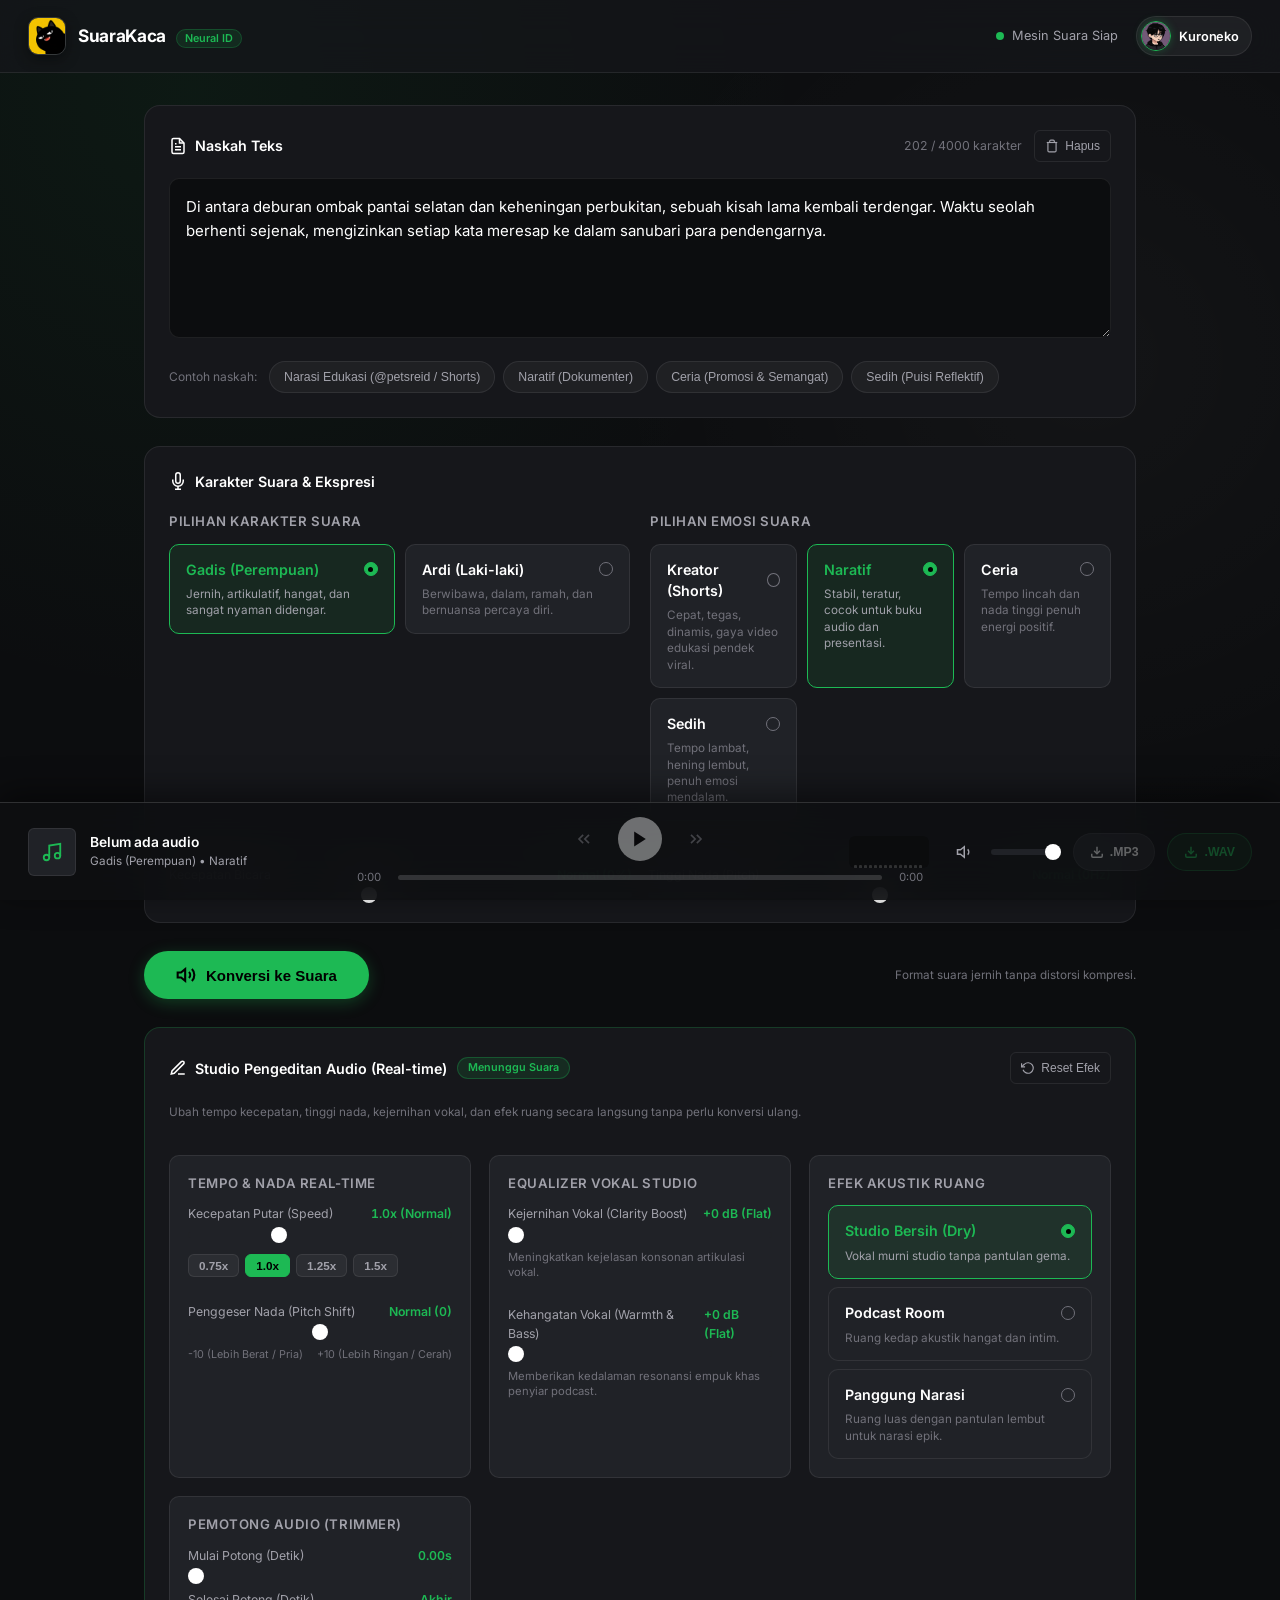
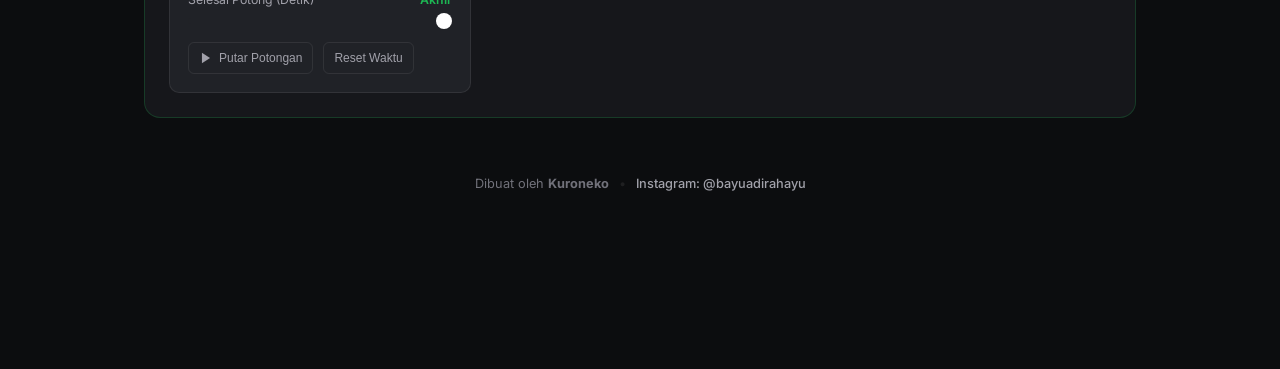
==== commit 2a4ba2e4: "feat: add Kreator (Shorts/Reels) narration tone for fast educational video style" ====
--- a/public/index.html
+++ b/public/index.html
@@ -129,6 +129,9 @@
       <!-- Quick Preset Examples -->
       <div class="presets-bar">
         <span class="presets-label">Contoh naskah:</span>
+        <button type="button" class="chip-btn" data-preset="kreator">
+          Narasi Edukasi (@petsreid / Shorts)
+        </button>
         <button type="button" class="chip-btn" data-preset="naratif">
           Naratif (Dokumenter)
         </button>
@@ -182,6 +185,14 @@
         <div class="control-group">
           <span class="group-title">Pilihan Emosi Suara</span>
           <div class="selector-row" role="radiogroup" aria-label="Pilihan Emosi Suara">
+            <!-- Kreator (Shorts / Reels) -->
+            <div class="selectable-card" data-tone="kreator" tabindex="0" role="radio" aria-checked="false">
+              <div class="card-title-row">
+                <span class="card-title">Kreator (Shorts)</span>
+                <span class="radio-dot" aria-hidden="true"></span>
+              </div>
+              <p class="card-desc">Cepat, tegas, dinamis, gaya video edukasi pendek viral.</p>
+            </div>
             <!-- Naratif -->
             <div class="selectable-card active" data-tone="naratif" tabindex="0" role="radio" aria-checked="true">
               <div class="card-title-row">
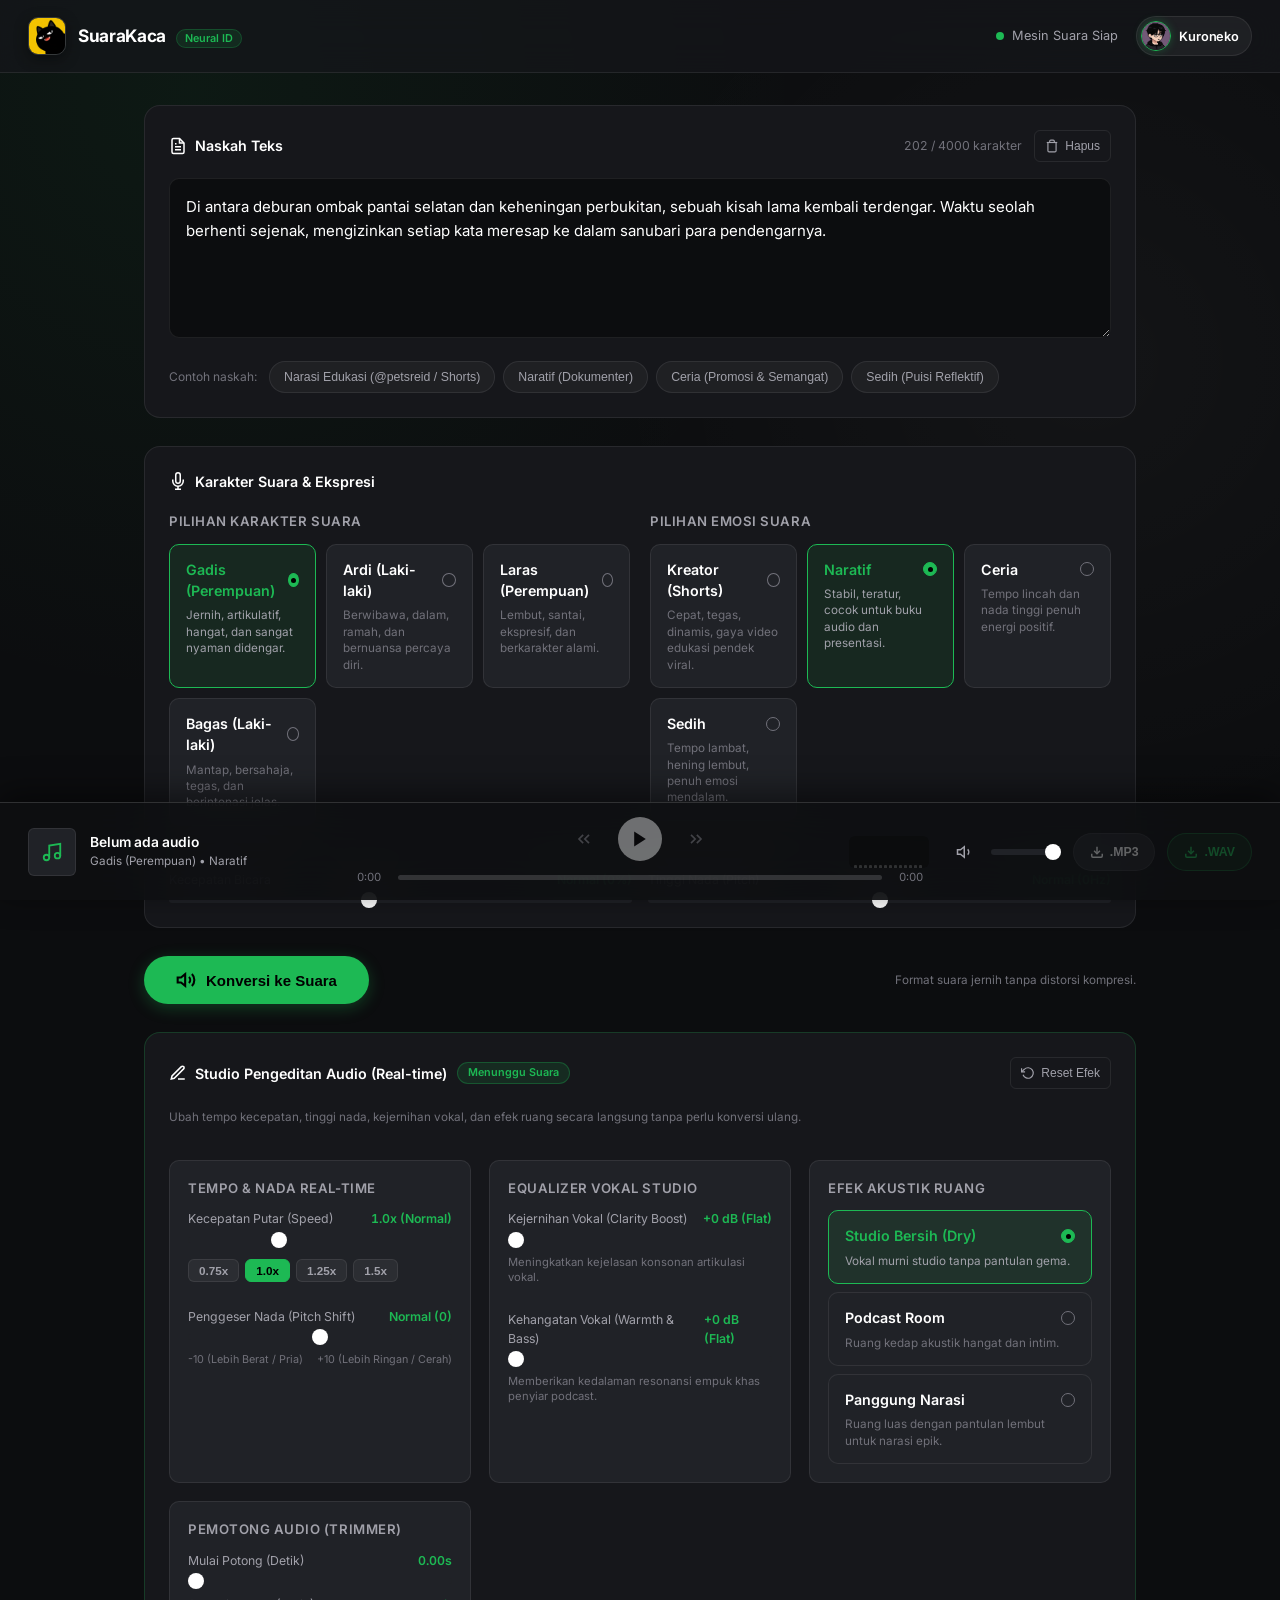
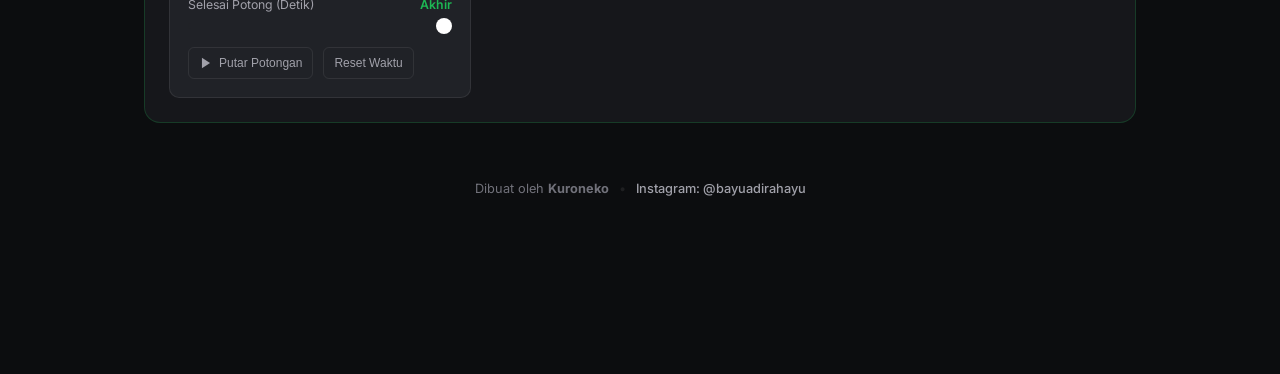
==== commit 23a6cf1f: "feat: add Laras and Bagas voice characters with Gemini and neural persona model" ====
--- a/public/index.html
+++ b/public/index.html
@@ -177,6 +177,22 @@
                 <span class="radio-dot" aria-hidden="true"></span>
               </div>
               <p class="card-desc">Berwibawa, dalam, ramah, dan bernuansa percaya diri.</p>
+            </div>
+            <!-- Laras (Female - Studio) -->
+            <div class="selectable-card" data-voice="id-ID-LarasNeural" tabindex="0" role="radio" aria-checked="false">
+              <div class="card-title-row">
+                <span class="card-title">Laras (Perempuan)</span>
+                <span class="radio-dot" aria-hidden="true"></span>
+              </div>
+              <p class="card-desc">Lembut, santai, ekspresif, dan berkarakter alami.</p>
+            </div>
+            <!-- Bagas (Male - Studio) -->
+            <div class="selectable-card" data-voice="id-ID-BagasNeural" tabindex="0" role="radio" aria-checked="false">
+              <div class="card-title-row">
+                <span class="card-title">Bagas (Laki-laki)</span>
+                <span class="radio-dot" aria-hidden="true"></span>
+              </div>
+              <p class="card-desc">Mantap, bersahaja, tegas, dan berintonasi jelas.</p>
             </div>
           </div>
         </div>
